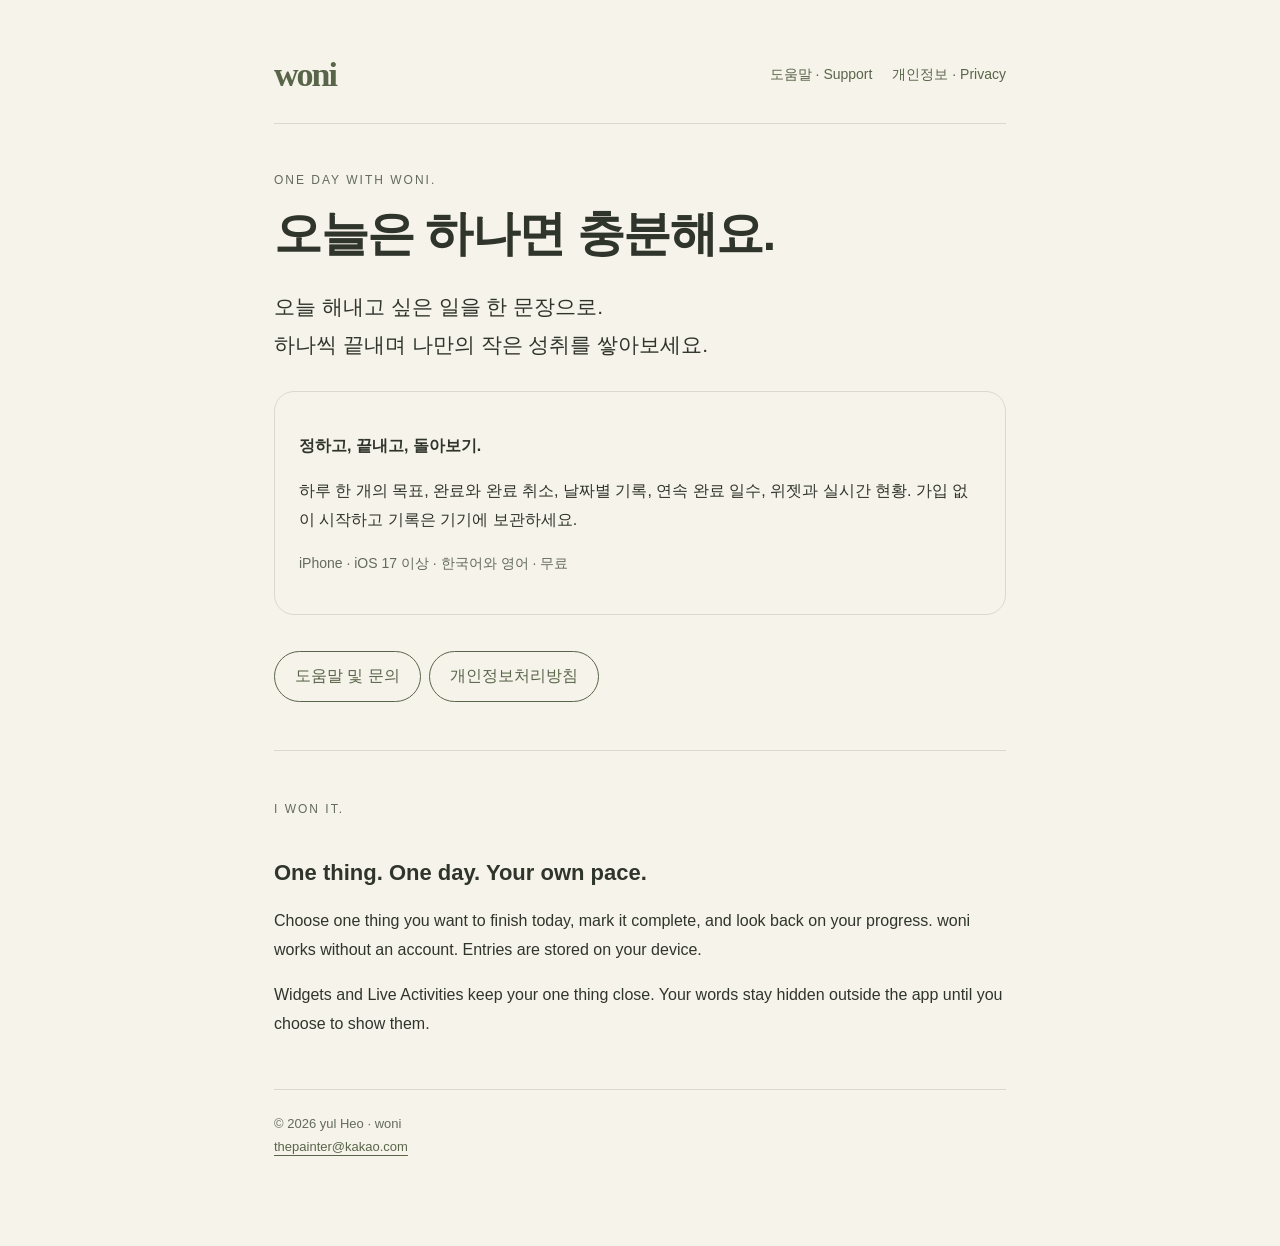
==== index.html @ ace720a5 "Publish woni support and privacy pages" ====
<!doctype html><html lang="ko"><head><meta charset="utf-8"><meta name="viewport" content="width=device-width,initial-scale=1"><title>woni — 하루에 하나씩 달성</title><meta name="description" content="오늘의 하나를 정하고, 작은 성취를 쌓아요. woni for iPhone."><link rel="stylesheet" href="style.css"></head><body><main><nav><a class="brand" href="index.html">woni</a><a href="support.html">도움말 · Support</a><a href="privacy.html">개인정보 · Privacy</a></nav><p class="eyebrow">ONE DAY WITH WONI.</p><h1>오늘은 하나면 충분해요.</h1><p class="lead">오늘 해내고 싶은 일을 한 문장으로.<br>하나씩 끝내며 나만의 작은 성취를 쌓아보세요.</p><div class="card"><p><strong>정하고, 끝내고, 돌아보기.</strong></p><p>하루 한 개의 목표, 완료와 완료 취소, 날짜별 기록, 연속 완료 일수, 위젯과 실시간 현황. 가입 없이 시작하고 기록은 기기에 보관하세요.</p><p class="note">iPhone · iOS 17 이상 · 한국어와 영어 · 무료</p></div><a class="button" href="support.html">도움말 및 문의</a><a class="button" href="privacy.html">개인정보처리방침</a><hr><section lang="en"><p class="eyebrow">I WON IT.</p><h2>One thing. One day. Your own pace.</h2><p>Choose one thing you want to finish today, mark it complete, and look back on your progress. woni works without an account. Entries are stored on your device.</p><p>Widgets and Live Activities keep your one thing close. Your words stay hidden outside the app until you choose to show them.</p></section><footer>© 2026 yul Heo · woni<br><a href="mailto:thepainter@kakao.com">thepainter@kakao.com</a></footer></main></body></html>
---- style.css ----
:root{color-scheme:light dark;--paper:#f6f3eb;--ink:#30352c;--muted:#646b5c;--line:#d8dacf;--accent:#596549}*{box-sizing:border-box}body{margin:0;background:var(--paper);color:var(--ink);font-family:-apple-system,BlinkMacSystemFont,'Apple SD Gothic Neo',sans-serif;line-height:1.8}main{max-width:780px;margin:auto;padding:44px 24px 88px}nav{display:flex;gap:20px;align-items:center;border-bottom:1px solid var(--line);padding-bottom:18px;margin-bottom:46px;flex-wrap:wrap}a{color:var(--accent);text-underline-offset:4px}nav a{text-decoration:none;font-size:14px}.brand{font-family:Georgia,serif;font-size:34px;font-weight:bold;margin-right:auto;letter-spacing:-2px}h1{font-size:clamp(32px,6vw,48px);line-height:1.25;letter-spacing:-1.5px;margin:12px 0 24px}h2{font-size:22px;margin-top:38px;line-height:1.4}p,li{font-size:16px}li{margin:10px 0}.eyebrow{font-size:12px;letter-spacing:2px;color:var(--muted)}.lead{font-size:21px;line-height:1.8}.card{border:1px solid var(--line);border-radius:20px;padding:24px;margin:28px 0}.button{display:inline-block;padding:10px 20px;border:1px solid var(--accent);border-radius:30px;text-decoration:none;margin:8px 8px 0 0}footer{border-top:1px solid var(--line);margin-top:50px;padding-top:22px;color:var(--muted);font-size:13px}hr{border:0;border-top:1px solid var(--line);margin:48px 0}.note{color:var(--muted);font-size:14px}@media(prefers-color-scheme:dark){:root{--paper:#20251f;--ink:#f0f1e8;--muted:#bbc2b1;--line:#49513f;--accent:#c0cda9}}
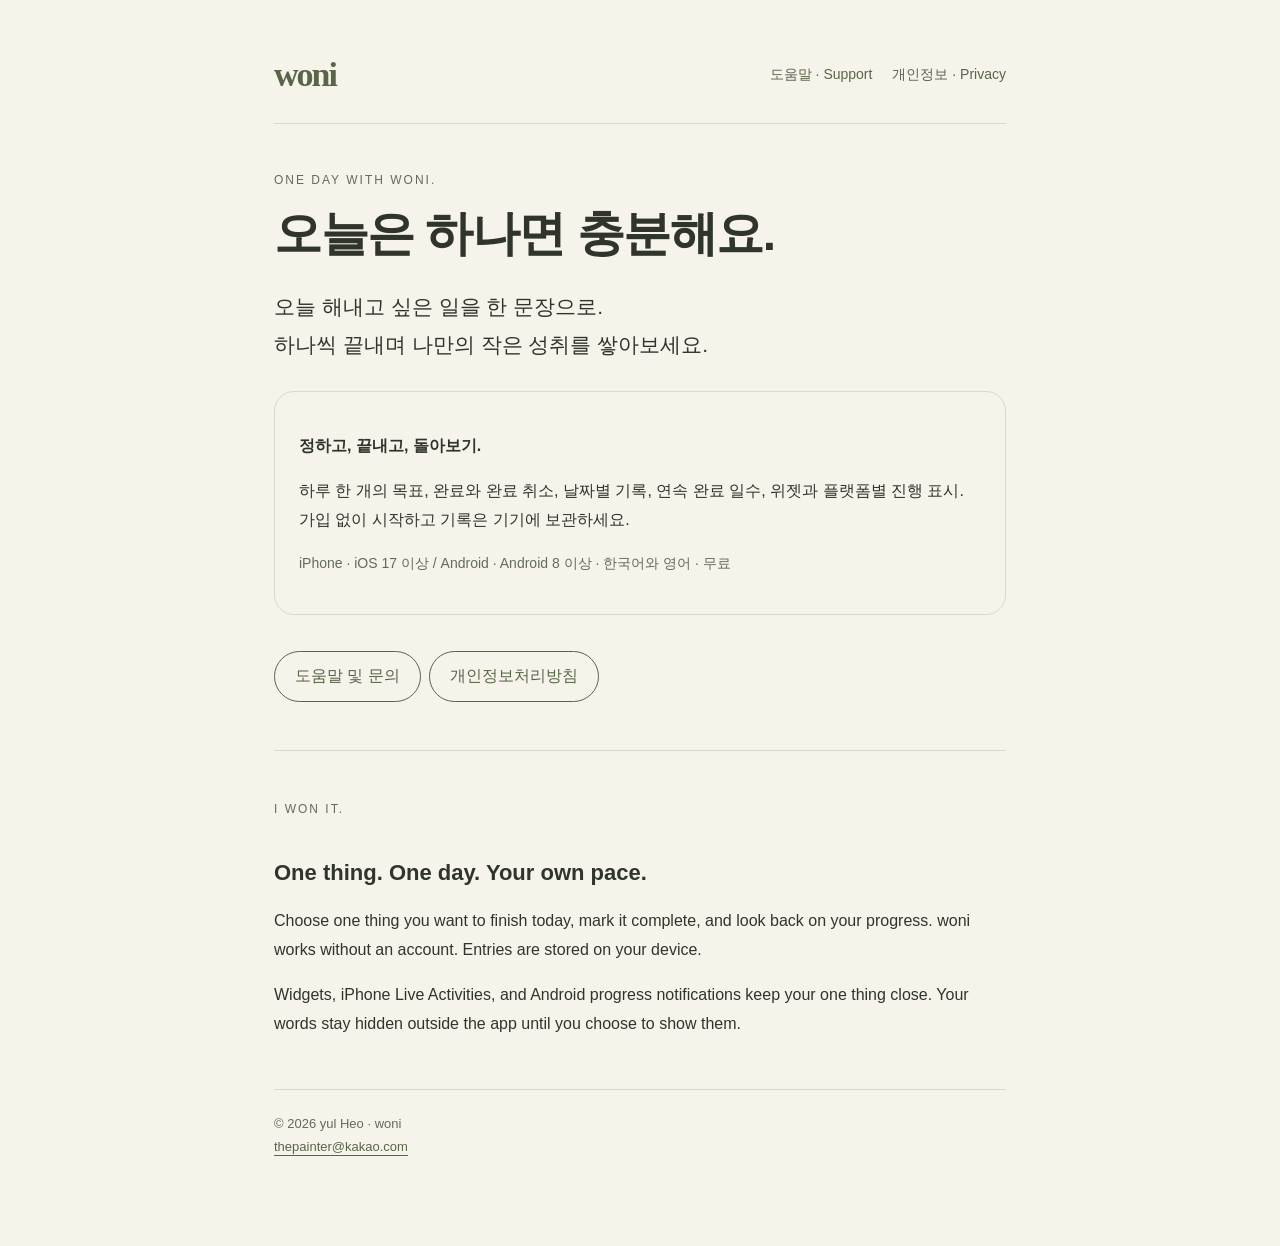
==== commit 42bc25f6: "Document Android privacy and support alongside iPhone" ====
--- a/index.html
+++ b/index.html
@@ -1 +1 @@
-<!doctype html><html lang="ko"><head><meta charset="utf-8"><meta name="viewport" content="width=device-width,initial-scale=1"><title>woni — 하루에 하나씩 달성</title><meta name="description" content="오늘의 하나를 정하고, 작은 성취를 쌓아요. woni for iPhone."><link rel="stylesheet" href="style.css"></head><body><main><nav><a class="brand" href="index.html">woni</a><a href="support.html">도움말 · Support</a><a href="privacy.html">개인정보 · Privacy</a></nav><p class="eyebrow">ONE DAY WITH WONI.</p><h1>오늘은 하나면 충분해요.</h1><p class="lead">오늘 해내고 싶은 일을 한 문장으로.<br>하나씩 끝내며 나만의 작은 성취를 쌓아보세요.</p><div class="card"><p><strong>정하고, 끝내고, 돌아보기.</strong></p><p>하루 한 개의 목표, 완료와 완료 취소, 날짜별 기록, 연속 완료 일수, 위젯과 실시간 현황. 가입 없이 시작하고 기록은 기기에 보관하세요.</p><p class="note">iPhone · iOS 17 이상 · 한국어와 영어 · 무료</p></div><a class="button" href="support.html">도움말 및 문의</a><a class="button" href="privacy.html">개인정보처리방침</a><hr><section lang="en"><p class="eyebrow">I WON IT.</p><h2>One thing. One day. Your own pace.</h2><p>Choose one thing you want to finish today, mark it complete, and look back on your progress. woni works without an account. Entries are stored on your device.</p><p>Widgets and Live Activities keep your one thing close. Your words stay hidden outside the app until you choose to show them.</p></section><footer>© 2026 yul Heo · woni<br><a href="mailto:thepainter@kakao.com">thepainter@kakao.com</a></footer></main></body></html>
+<!doctype html><html lang="ko"><head><meta charset="utf-8"><meta name="viewport" content="width=device-width,initial-scale=1"><title>woni — 하루에 하나씩 달성</title><meta name="description" content="오늘의 하나를 정하고, 작은 성취를 쌓아요. woni for iPhone and Android."><link rel="stylesheet" href="style.css"></head><body><main><nav><a class="brand" href="index.html">woni</a><a href="support.html">도움말 · Support</a><a href="privacy.html">개인정보 · Privacy</a></nav><p class="eyebrow">ONE DAY WITH WONI.</p><h1>오늘은 하나면 충분해요.</h1><p class="lead">오늘 해내고 싶은 일을 한 문장으로.<br>하나씩 끝내며 나만의 작은 성취를 쌓아보세요.</p><div class="card"><p><strong>정하고, 끝내고, 돌아보기.</strong></p><p>하루 한 개의 목표, 완료와 완료 취소, 날짜별 기록, 연속 완료 일수, 위젯과 플랫폼별 진행 표시. 가입 없이 시작하고 기록은 기기에 보관하세요.</p><p class="note">iPhone · iOS 17 이상 / Android · Android 8 이상 · 한국어와 영어 · 무료</p></div><a class="button" href="support.html">도움말 및 문의</a><a class="button" href="privacy.html">개인정보처리방침</a><hr><section lang="en"><p class="eyebrow">I WON IT.</p><h2>One thing. One day. Your own pace.</h2><p>Choose one thing you want to finish today, mark it complete, and look back on your progress. woni works without an account. Entries are stored on your device.</p><p>Widgets, iPhone Live Activities, and Android progress notifications keep your one thing close. Your words stay hidden outside the app until you choose to show them.</p></section><footer>© 2026 yul Heo · woni<br><a href="mailto:thepainter@kakao.com">thepainter@kakao.com</a></footer></main></body></html>
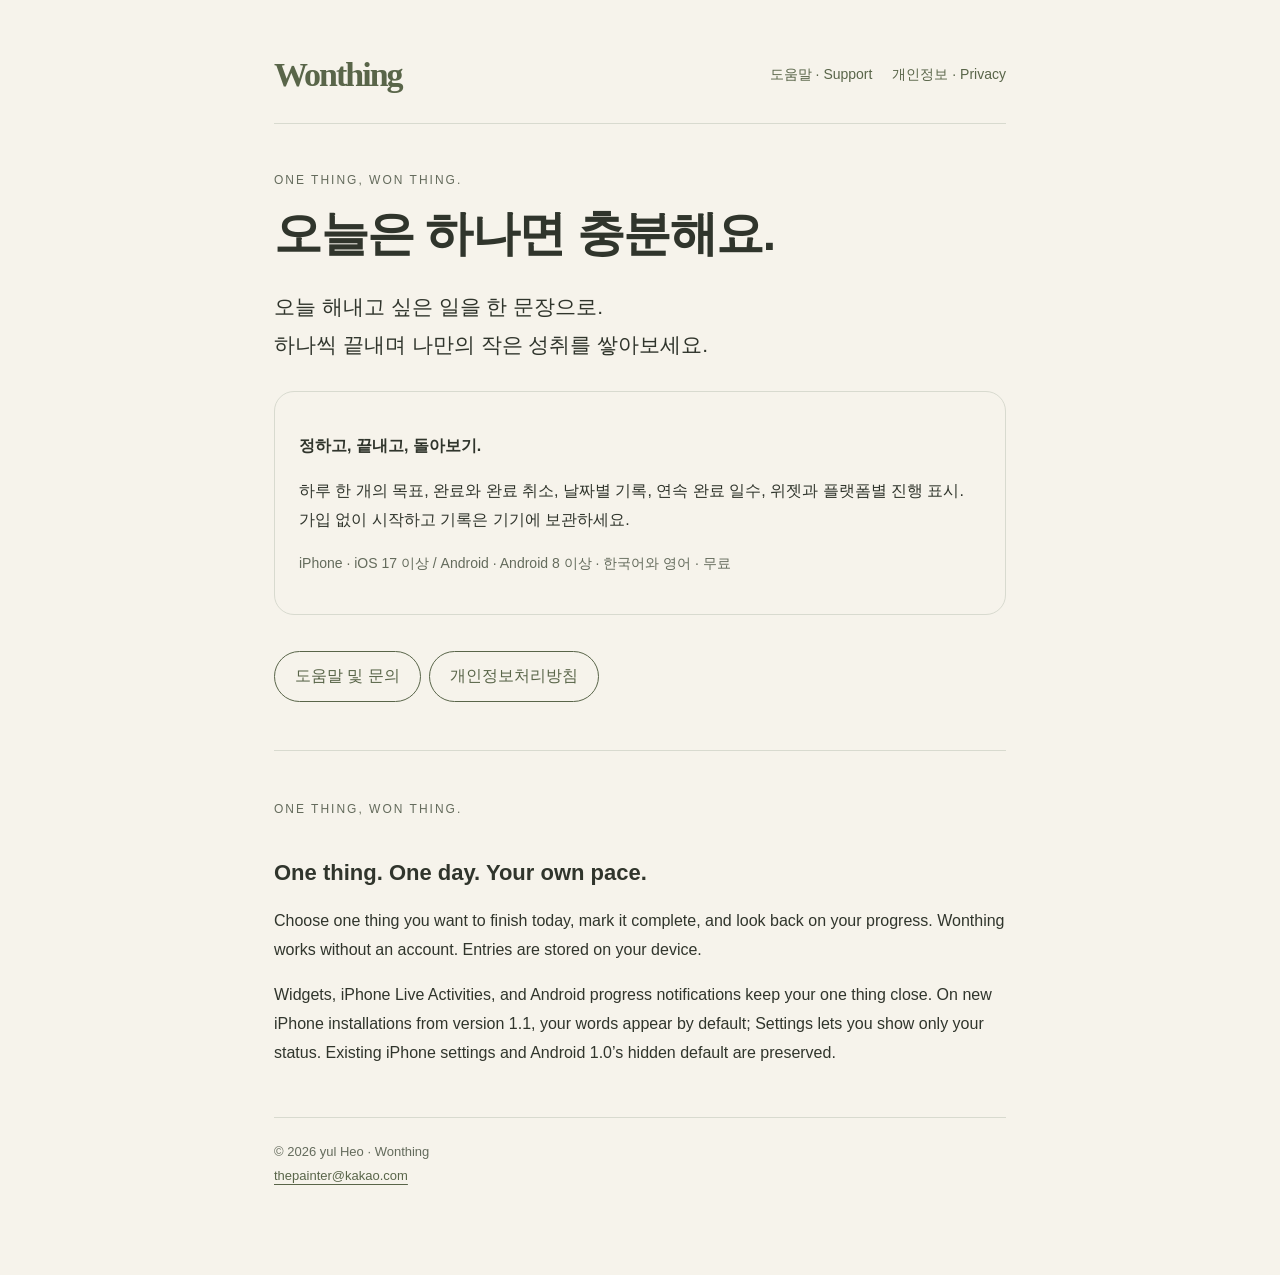
==== commit a73ba327: "Update iPhone branding and visibility guidance for Wonthing 1.1" ====
--- a/index.html
+++ b/index.html
@@ -1 +1 @@
-<!doctype html><html lang="ko"><head><meta charset="utf-8"><meta name="viewport" content="width=device-width,initial-scale=1"><title>woni — 하루에 하나씩 달성</title><meta name="description" content="오늘의 하나를 정하고, 작은 성취를 쌓아요. woni for iPhone and Android."><link rel="stylesheet" href="style.css"></head><body><main><nav><a class="brand" href="index.html">woni</a><a href="support.html">도움말 · Support</a><a href="privacy.html">개인정보 · Privacy</a></nav><p class="eyebrow">ONE DAY WITH WONI.</p><h1>오늘은 하나면 충분해요.</h1><p class="lead">오늘 해내고 싶은 일을 한 문장으로.<br>하나씩 끝내며 나만의 작은 성취를 쌓아보세요.</p><div class="card"><p><strong>정하고, 끝내고, 돌아보기.</strong></p><p>하루 한 개의 목표, 완료와 완료 취소, 날짜별 기록, 연속 완료 일수, 위젯과 플랫폼별 진행 표시. 가입 없이 시작하고 기록은 기기에 보관하세요.</p><p class="note">iPhone · iOS 17 이상 / Android · Android 8 이상 · 한국어와 영어 · 무료</p></div><a class="button" href="support.html">도움말 및 문의</a><a class="button" href="privacy.html">개인정보처리방침</a><hr><section lang="en"><p class="eyebrow">I WON IT.</p><h2>One thing. One day. Your own pace.</h2><p>Choose one thing you want to finish today, mark it complete, and look back on your progress. woni works without an account. Entries are stored on your device.</p><p>Widgets, iPhone Live Activities, and Android progress notifications keep your one thing close. Your words stay hidden outside the app until you choose to show them.</p></section><footer>© 2026 yul Heo · woni<br><a href="mailto:thepainter@kakao.com">thepainter@kakao.com</a></footer></main></body></html>
+<!doctype html><html lang="ko"><head><meta charset="utf-8"><meta name="viewport" content="width=device-width,initial-scale=1"><title>Wonthing — 하루에 하나씩 달성</title><meta name="description" content="오늘의 하나를 정하고, 작은 성취를 쌓아요. Wonthing for iPhone and Android."><link rel="stylesheet" href="style.css"></head><body><main><nav><a class="brand" href="index.html">Wonthing</a><a href="support.html">도움말 · Support</a><a href="privacy.html">개인정보 · Privacy</a></nav><p class="eyebrow">ONE THING, WON THING.</p><h1>오늘은 하나면 충분해요.</h1><p class="lead">오늘 해내고 싶은 일을 한 문장으로.<br>하나씩 끝내며 나만의 작은 성취를 쌓아보세요.</p><div class="card"><p><strong>정하고, 끝내고, 돌아보기.</strong></p><p>하루 한 개의 목표, 완료와 완료 취소, 날짜별 기록, 연속 완료 일수, 위젯과 플랫폼별 진행 표시. 가입 없이 시작하고 기록은 기기에 보관하세요.</p><p class="note">iPhone · iOS 17 이상 / Android · Android 8 이상 · 한국어와 영어 · 무료</p></div><a class="button" href="support.html">도움말 및 문의</a><a class="button" href="privacy.html">개인정보처리방침</a><hr><section lang="en"><p class="eyebrow">ONE THING, WON THING.</p><h2>One thing. One day. Your own pace.</h2><p>Choose one thing you want to finish today, mark it complete, and look back on your progress. Wonthing works without an account. Entries are stored on your device.</p><p>Widgets, iPhone Live Activities, and Android progress notifications keep your one thing close. On new iPhone installations from version 1.1, your words appear by default; Settings lets you show only your status. Existing iPhone settings and Android 1.0’s hidden default are preserved.</p></section><footer>© 2026 yul Heo · Wonthing<br><a href="mailto:thepainter@kakao.com">thepainter@kakao.com</a></footer></main></body></html>
